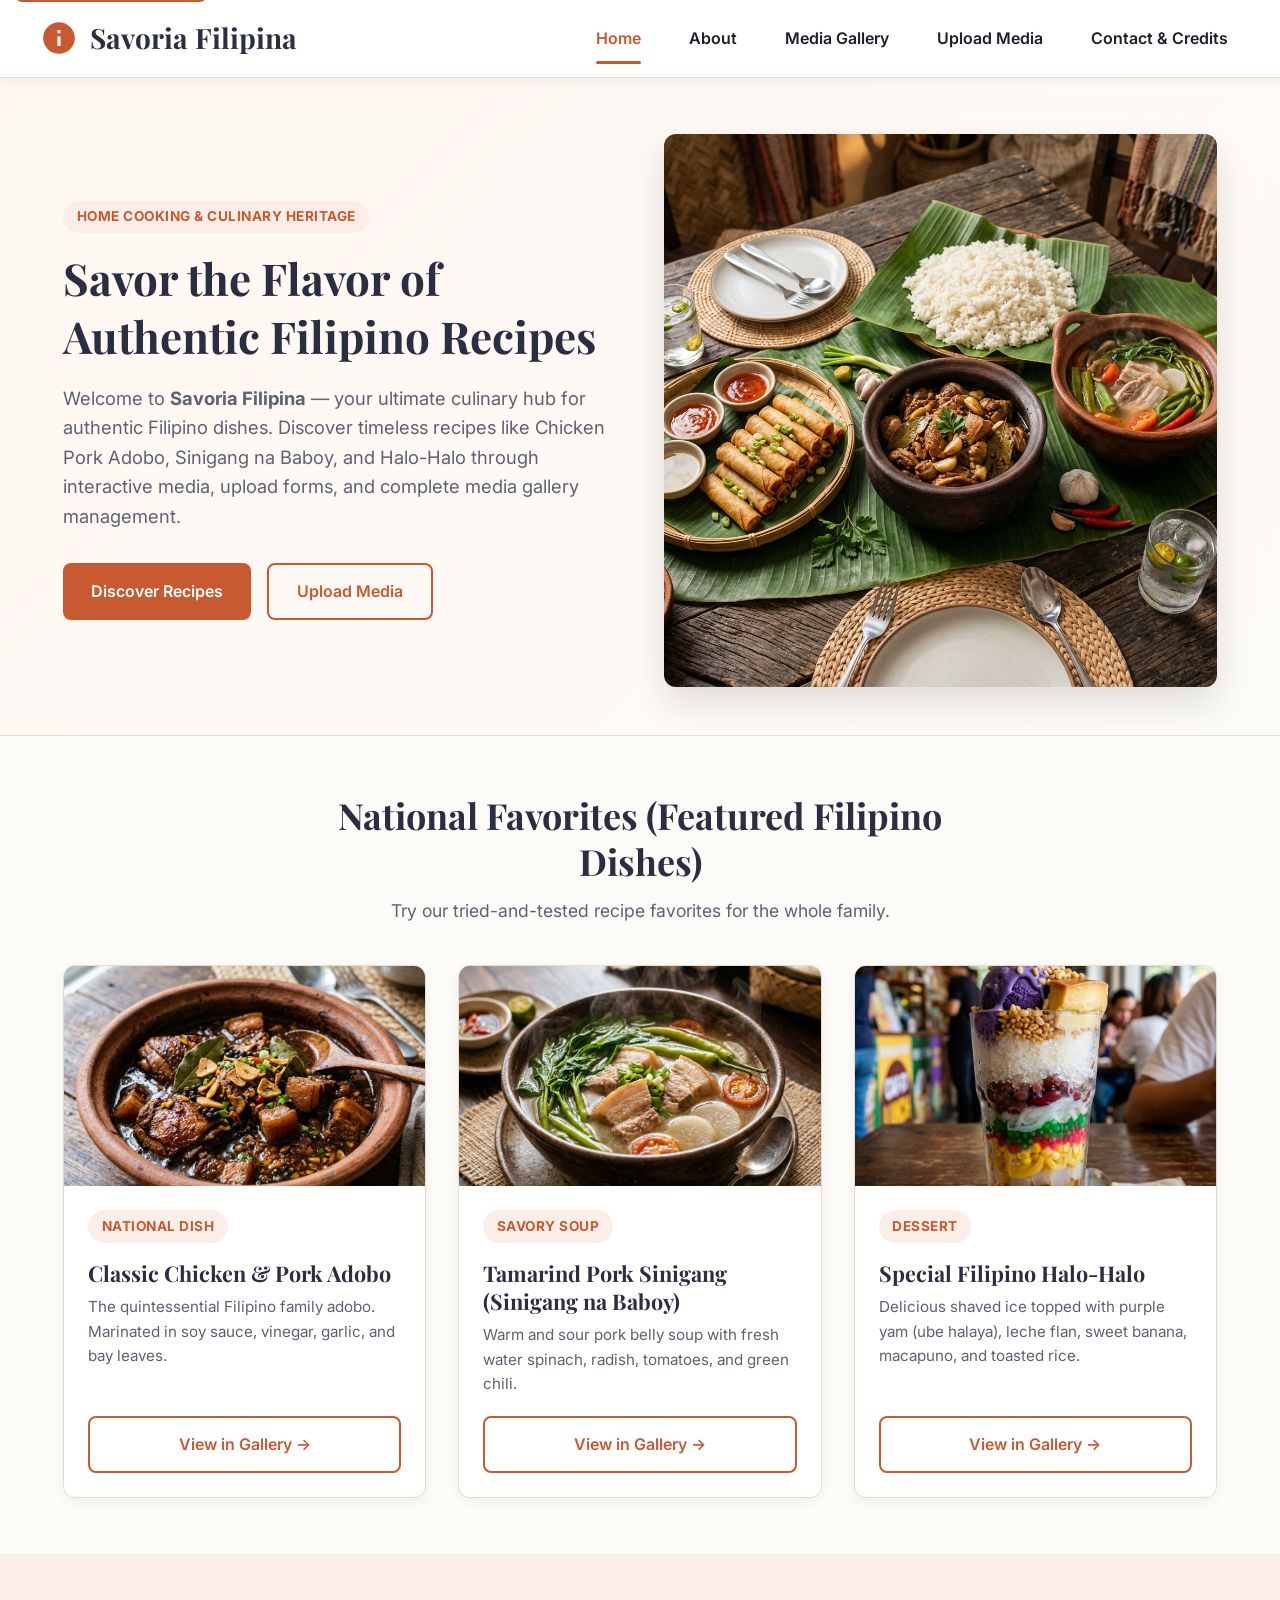
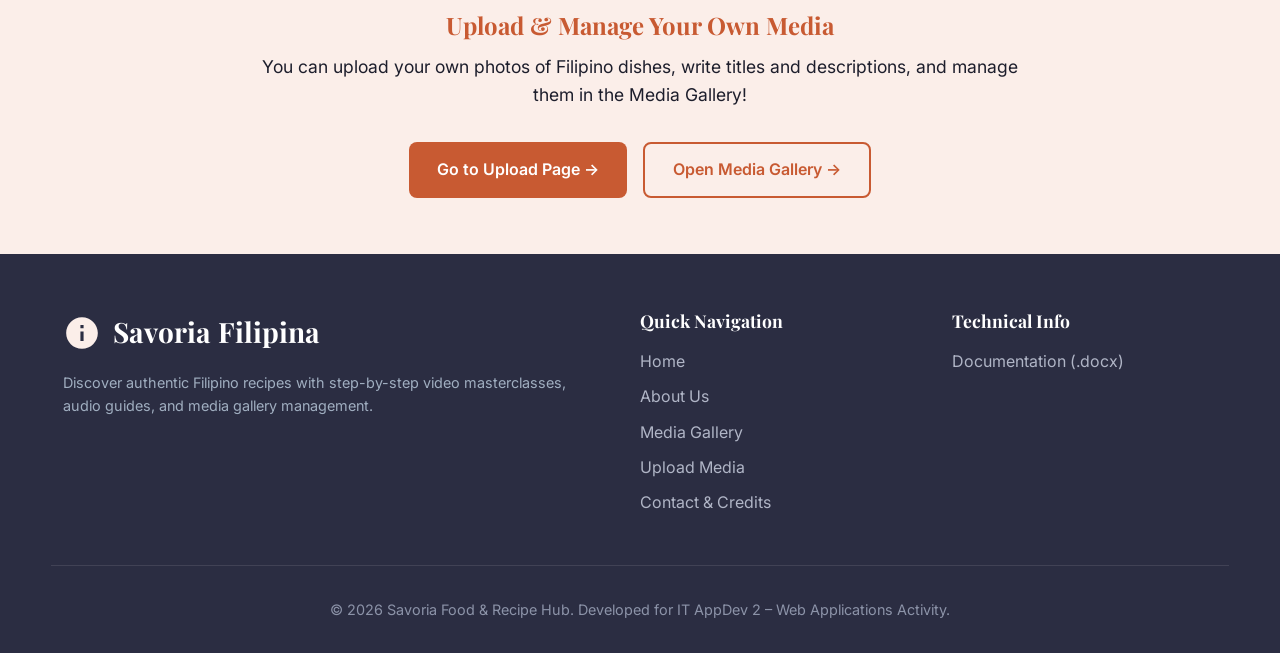
==== index.html @ ff86d817 "Add Vercel configuration vercel.json and HTML web pages" ====
<!DOCTYPE html>
<html lang="en">
<head>
    <meta charset="UTF-8">
    <meta name="viewport" content="width=device-width, initial-scale=1.0">
    <meta name="description" content="Savoria Filipina - Explore authentic Filipino recipes like Adobo, Sinigang, and Halo-Halo with step-by-step video masterclasses, audio cooking guides, and responsive media gallery.">
    <meta name="author" content="IT AppDev 2 Student Project">
    <title>Savoria Filipina | Authentic Filipino Recipes</title>
    
    <!-- Google Fonts -->
    <link rel="preconnect" href="https://fonts.googleapis.com">
    <link rel="preconnect" href="https://fonts.gstatic.com" crossorigin>
    <link href="https://fonts.googleapis.com/css2?family=Inter:wght@400;500;600;700&family=Playfair+Display:wght@600;700;800&display=swap" rel="stylesheet">
    
    <!-- Main Stylesheet -->
    <link rel="stylesheet" href="css/style.css">
</head>
<body>
    <!-- Accessibility Skip Link -->
    <a href="#main-content" class="skip-link">Skip to main content</a>

    <!-- Header Navigation -->
    <header class="header" role="banner">
        <div class="container header-container">
            <a href="index.html" class="logo" aria-label="Savoria Filipina Home Page">
                <svg viewBox="0 0 24 24" aria-hidden="true">
                    <path d="M12 2C6.48 2 2 6.48 2 12s4.48 10 10 10 10-4.48 10-10S17.52 2 12 2zm1 15h-2v-6h2v6zm0-8h-2V7h2v2z"/>
                </svg>
                <span>Savoria Filipina</span>
            </a>

            <button class="mobile-nav-toggle" id="mobileNavToggle" aria-label="Toggle Navigation Menu" aria-expanded="false" aria-controls="primaryNav">
                <svg viewBox="0 0 24 24" fill="none" stroke-width="2" stroke-linecap="round" stroke-linejoin="round">
                    <line x1="3" y1="12" x2="21" y2="12"></line>
                    <line x1="3" y1="6" x2="21" y2="6"></line>
                    <line x1="3" y1="18" x2="21" y2="18"></line>
                </svg>
            </button>

            <nav id="primaryNav" aria-label="Primary Navigation">
                <ul class="nav-menu" id="navMenu">
                    <li><a href="index.html" class="nav-link active">Home</a></li>
                    <li><a href="about.html" class="nav-link">About</a></li>
                    <li><a href="gallery.html" class="nav-link">Media Gallery</a></li>
                    <li><a href="upload.html" class="nav-link">Upload Media</a></li>
                    <li><a href="contact.html" class="nav-link">Contact & Credits</a></li>
                </ul>
            </nav>
        </div>
    </header>

    <main id="main-content" role="main">

<!-- Hero Section with Responsive Media Element -->
<section class="hero" aria-label="Hero Section">
    <div class="container hero-grid">
        <div class="hero-content">
            <span class="badge">Home Cooking & Culinary Heritage</span>
            <h1>Savor the Flavor of Authentic Filipino Recipes</h1>
            <p>Welcome to <strong>Savoria Filipina</strong> — your ultimate culinary hub for authentic Filipino dishes. Discover timeless recipes like Chicken Pork Adobo, Sinigang na Baboy, and Halo-Halo through interactive media, upload forms, and complete media gallery management.</p>
            <div style="display: flex; gap: 1rem; flex-wrap: wrap;">
                <a href="#recipes" class="btn btn-primary">Discover Recipes</a>
                <a href="upload.html" class="btn btn-secondary">Upload Media</a>
            </div>
        </div>

        <!-- Responsive Media Element using <picture> Tag -->
        <div class="hero-media-wrapper">
            <picture>
                <source media="(max-width: 600px)" srcset="images/savoria-hero-mobile.jpg">
                <source media="(max-width: 1200px)" srcset="images/savoria-hero-tablet.jpg">
                <img src="images/savoria-hero-desktop.jpg" alt="Filipino food feast table featuring Adobo, Sinigang, and fresh rice served on banana leaves" width="600" height="400">
            </picture>
        </div>
    </div>
</section>

<!-- Featured Recipe Showcase -->
<section class="section" id="recipes" style="background-color: var(--bg-light);" aria-labelledby="featured-recipes-heading">
    <div class="container">
        <div class="section-header">
            <h2 id="featured-recipes-heading">National Favorites (Featured Filipino Dishes)</h2>
            <p>Try our tried-and-tested recipe favorites for the whole family.</p>
        </div>

        <div class="recipe-grid">
            <!-- Recipe Card 1: Adobo -->
            <article class="recipe-card">
                <img src="images/filipino-adobo.jpg" alt="Authentic Filipino Chicken and Pork Adobo garnished with garlic chips and bay leaves in a brown savory sauce" class="recipe-card-img" loading="lazy" width="400" height="220">
                <div class="recipe-card-body">
                    <span class="badge" style="align-self: flex-start;">National Dish</span>
                    <h3 class="recipe-card-title">Classic Chicken & Pork Adobo</h3>
                    <p class="recipe-card-desc">The quintessential Filipino family adobo. Marinated in soy sauce, vinegar, garlic, and bay leaves.</p>
                    <a href="gallery.html" class="btn btn-secondary" style="margin-top: auto;">View in Gallery &rarr;</a>
                </div>
            </article>

            <!-- Recipe Card 2: Sinigang -->
            <article class="recipe-card">
                <img src="images/sinigang-baboy.jpg" alt="Traditional Filipino Sinigang na Baboy tamarind soup with kangkong water spinach, radish, and tomatoes" class="recipe-card-img" loading="lazy" width="400" height="220">
                <div class="recipe-card-body">
                    <span class="badge" style="align-self: flex-start;">Savory Soup</span>
                    <h3 class="recipe-card-title">Tamarind Pork Sinigang (Sinigang na Baboy)</h3>
                    <p class="recipe-card-desc">Warm and sour pork belly soup with fresh water spinach, radish, tomatoes, and green chili.</p>
                    <a href="gallery.html" class="btn btn-secondary" style="margin-top: auto;">View in Gallery &rarr;</a>
                </div>
            </article>

            <!-- Recipe Card 3: Halo-Halo -->
            <article class="recipe-card">
                <img src="images/halo-halo.jpg" alt="Tall glass of colorful Filipino Halo-Halo shaved ice dessert topped with ube halaya ice cream and leche flan" class="recipe-card-img" loading="lazy" width="400" height="220">
                <div class="recipe-card-body">
                    <span class="badge" style="align-self: flex-start;">Dessert</span>
                    <h3 class="recipe-card-title">Special Filipino Halo-Halo</h3>
                    <p class="recipe-card-desc">Delicious shaved ice topped with purple yam (ube halaya), leche flan, sweet banana, macapuno, and toasted rice.</p>
                    <a href="gallery.html" class="btn btn-secondary" style="margin-top: auto;">View in Gallery &rarr;</a>
                </div>
            </article>
        </div>
    </div>
</section>

<!-- Dynamic User Uploaded Media Container -->
<section class="section" id="userMediaSection" style="background-color: #ffffff; display: none;" aria-labelledby="community-media-heading">
    <div class="container">
        <div class="section-header">
            <h2 id="community-media-heading">User Uploaded Recipes & Media</h2>
            <p>View recently uploaded photos, titles, and descriptions submitted by users.</p>
        </div>
        <div class="recipe-grid" id="userMediaGrid"></div>
    </div>
</section>

<!-- Call to Action for Media Management -->
<section class="section" style="background-color: var(--primary-light);">
    <div class="container" style="text-align: center; max-width: 800px;">
        <h2 style="color: var(--primary);">Upload & Manage Your Own Media</h2>
        <p style="color: var(--text-main); font-size: 1.1rem; margin-bottom: 2rem;">
            You can upload your own photos of Filipino dishes, write titles and descriptions, and manage them in the Media Gallery!
        </p>
        <div style="display: flex; gap: 1rem; justify-content: center; flex-wrap: wrap;">
            <a href="upload.html" class="btn btn-primary">Go to Upload Page &rarr;</a>
            <a href="gallery.html" class="btn btn-secondary">Open Media Gallery &rarr;</a>
        </div>
    </div>
</section>

    </main>

    <!-- Footer -->
    <footer class="footer" role="contentinfo">
        <div class="container footer-grid">
            <div class="footer-brand">
                <div class="logo">
                    <svg viewBox="0 0 24 24" aria-hidden="true" style="fill: var(--primary-light);">
                        <path d="M12 2C6.48 2 2 6.48 2 12s4.48 10 10 10 10-4.48 10-10S17.52 2 12 2zm1 15h-2v-6h2v6zm0-8h-2V7h2v2z"/>
                    </svg>
                    <span style="color: #ffffff;">Savoria Filipina</span>
                </div>
                <p style="margin-top: 1rem; color: #a0aec0; font-size: 0.9rem;">
                    Discover authentic Filipino recipes with step-by-step video masterclasses, audio guides, and media gallery management.
                </p>
            </div>

            <div class="footer-links">
                <h4>Quick Navigation</h4>
                <ul>
                    <li><a href="index.html">Home</a></li>
                    <li><a href="about.html">About Us</a></li>
                    <li><a href="gallery.html">Media Gallery</a></li>
                    <li><a href="upload.html">Upload Media</a></li>
                    <li><a href="contact.html">Contact & Credits</a></li>
                </ul>
            </div>

            <div class="footer-links">
                <h4>Technical Info</h4>
                <ul>
                    <li><a href="Technical_Documentation.docx" download>Documentation (.docx)</a></li>
                </ul>
            </div>
        </div>

        <div class="container footer-bottom">
            <p>&copy; 2026 Savoria Food & Recipe Hub. Developed for IT AppDev 2 – Web Applications Activity.</p>
        </div>
    </footer>

    <!-- Main JavaScript -->
    <script src="js/main.js"></script>
</body>
</html>
---- css/style.css ----
/* 
  Savoria Filipina - Stylesheet
  Enhanced Mobile Responsiveness & Accessibility System
*/

:root {
  --primary: #c85a32;
  --primary-hover: #b04723;
  --primary-light: #fbeee9;
  --secondary: #2b2d42;
  --accent: #e07a5f;
  --accent-gold: #d4a373;
  --bg-light: #fdfbf7;
  --bg-card: #ffffff;
  --text-main: #1d1e2c;
  --text-muted: #5c6270;
  --border-color: #e5dec9;
  --border-radius: 12px;
  --shadow-sm: 0 4px 12px rgba(0, 0, 0, 0.05);
  --shadow-md: 0 8px 24px rgba(0, 0, 0, 0.08);
  --shadow-lg: 0 16px 36px rgba(0, 0, 0, 0.12);
  --transition: all 0.25s ease-in-out;
  --max-width: 1200px;
}

/* Reset & Base Styles */
*, *::before, *::after {
  box-sizing: border-box;
  margin: 0;
  padding: 0;
}

html {
  scroll-behavior: smooth;
  font-size: 16px;
  overflow-x: hidden;
}

body {
  font-family: 'Inter', system-ui, -apple-system, BlinkMacSystemFont, "Segoe UI", Roboto, sans-serif;
  background-color: var(--bg-light);
  color: var(--text-main);
  line-height: 1.6;
  display: flex;
  flex-direction: column;
  min-height: 100vh;
  overflow-x: hidden;
}

h1, h2, h3, h4, h5, h6 {
  font-family: 'Playfair Display', Georgia, serif;
  color: var(--secondary);
  line-height: 1.3;
  margin-bottom: 0.75rem;
}

a {
  color: var(--primary);
  text-decoration: none;
  transition: var(--transition);
}

a:hover, a:focus-visible {
  color: var(--primary-hover);
  text-decoration: underline;
}

/* Responsive Images & Videos */
img, video {
  max-width: 100%;
  height: auto;
  display: block;
}

/* Accessibility Focus Ring */
:focus-visible {
  outline: 3px solid var(--primary);
  outline-offset: 3px;
  border-radius: 4px;
}

.skip-link {
  position: absolute;
  top: -40px;
  left: 1rem;
  background: var(--primary);
  color: #ffffff;
  padding: 0.5rem 1rem;
  z-index: 1000;
  transition: top 0.3s;
  border-radius: 0 0 6px 6px;
  font-weight: 600;
}

.skip-link:focus {
  top: 0;
}

/* Container */
.container {
  width: 92%;
  max-width: var(--max-width);
  margin: 0 auto;
  padding: 0 0.75rem;
}

/* Header & Navigation */
.header {
  background-color: var(--bg-card);
  border-bottom: 1px solid var(--border-color);
  position: sticky;
  top: 0;
  z-index: 950;
  box-shadow: var(--shadow-sm);
}

.header-container {
  display: flex;
  align-items: center;
  justify-content: space-between;
  padding: 1rem 0;
  width: 100%;
}

.logo {
  display: flex;
  align-items: center;
  gap: 0.75rem;
  font-family: 'Playfair Display', serif;
  font-size: 1.75rem;
  font-weight: 700;
  color: var(--secondary);
}

.logo svg {
  width: 38px;
  height: 38px;
  fill: var(--primary);
}

.nav-menu {
  display: flex;
  list-style: none;
  gap: 1.5rem;
  align-items: center;
}

.nav-link {
  font-weight: 600;
  color: var(--text-main);
  padding: 0.5rem 0.75rem;
  border-radius: 6px;
  position: relative;
  min-height: 44px;
  display: inline-flex;
  align-items: center;
}

.nav-link:hover, .nav-link.active {
  color: var(--primary);
  text-decoration: none;
}

.nav-link.active::after {
  content: '';
  position: absolute;
  bottom: -4px;
  left: 0.75rem;
  right: 0.75rem;
  height: 3px;
  background-color: var(--primary);
  border-radius: 2px;
}

/* Mobile Nav Toggle */
.mobile-nav-toggle {
  display: none;
  background: none;
  border: 1px solid var(--border-color);
  border-radius: 8px;
  cursor: pointer;
  padding: 0.5rem;
  min-width: 44px;
  min-height: 44px;
  align-items: center;
  justify-content: center;
  margin-left: auto;
}

.mobile-nav-toggle svg {
  width: 26px;
  height: 26px;
  stroke: var(--secondary);
}

/* Hero Section */
.hero {
  padding: 3.5rem 0 3rem;
  background: linear-gradient(135deg, #fff7f2 0%, #fdfbf7 100%);
  border-bottom: 1px solid var(--border-color);
}

.hero-grid {
  display: grid;
  grid-template-columns: 1fr 1fr;
  gap: 3rem;
  align-items: center;
}

.hero-content h1 {
  font-size: 2.75rem;
  margin-bottom: 1.25rem;
}

.hero-content p {
  font-size: 1.15rem;
  color: var(--text-muted);
  margin-bottom: 2rem;
}

.badge {
  display: inline-block;
  padding: 0.35rem 0.85rem;
  background-color: var(--primary-light);
  color: var(--primary);
  font-size: 0.85rem;
  font-weight: 700;
  border-radius: 50px;
  text-transform: uppercase;
  letter-spacing: 0.5px;
  margin-bottom: 1rem;
}

.hero-media-wrapper {
  position: relative;
  border-radius: var(--border-radius);
  overflow: hidden;
  box-shadow: var(--shadow-lg);
  width: 100%;
}

.hero-media-wrapper picture img {
  width: 100%;
  height: auto;
  display: block;
  object-fit: cover;
  transition: transform 0.5s ease;
}

.hero-media-wrapper:hover picture img {
  transform: scale(1.03);
}

/* Button Component */
.btn {
  display: inline-flex;
  align-items: center;
  justify-content: center;
  gap: 0.5rem;
  padding: 0.85rem 1.75rem;
  font-size: 1rem;
  font-weight: 600;
  border-radius: 8px;
  border: none;
  cursor: pointer;
  transition: var(--transition);
  text-decoration: none;
  min-height: 44px;
}

.btn-primary {
  background-color: var(--primary);
  color: #ffffff;
}

.btn-primary:hover, .btn-primary:focus-visible {
  background-color: var(--primary-hover);
  color: #ffffff;
  text-decoration: none;
  box-shadow: 0 4px 14px rgba(200, 90, 50, 0.4);
}

.btn-secondary {
  background-color: transparent;
  border: 2px solid var(--primary);
  color: var(--primary);
}

.btn-secondary:hover {
  background-color: var(--primary-light);
  color: var(--primary-hover);
  text-decoration: none;
}

.btn-danger {
  background-color: #d90429;
  color: #ffffff;
}

.btn-danger:hover {
  background-color: #b8001f;
  color: #ffffff;
}

/* Section Styles */
.section {
  padding: 3.5rem 0;
}

.section-header {
  text-align: center;
  max-width: 700px;
  margin: 0 auto 2.5rem;
}

.section-header h2 {
  font-size: 2.25rem;
}

.section-header p {
  color: var(--text-muted);
  font-size: 1.1rem;
}

/* Recipe Grid & Cards */
.recipe-grid {
  display: grid;
  grid-template-columns: repeat(auto-fit, minmax(300px, 1fr));
  gap: 2rem;
}

.recipe-card {
  background: var(--bg-card);
  border-radius: var(--border-radius);
  border: 1px solid var(--border-color);
  overflow: hidden;
  box-shadow: var(--shadow-sm);
  transition: var(--transition);
  display: flex;
  flex-direction: column;
}

.recipe-card:hover {
  transform: translateY(-6px);
  box-shadow: var(--shadow-md);
}

.recipe-card-img {
  width: 100%;
  height: 220px;
  object-fit: cover;
}

.recipe-card-body {
  padding: 1.5rem;
  flex-grow: 1;
  display: flex;
  flex-direction: column;
}

.recipe-card-title {
  font-size: 1.35rem;
  margin-bottom: 0.5rem;
}

.recipe-card-desc {
  color: var(--text-muted);
  font-size: 0.95rem;
  margin-bottom: 1.25rem;
  flex-grow: 1;
}

/* Audio Player Box */
.audio-player-box {
  background: var(--primary-light);
  border-radius: 10px;
  padding: 1.5rem;
  margin-top: 1rem;
  border: 1px solid rgba(200, 90, 50, 0.15);
}

.audio-player-box h4 {
  font-size: 1rem;
  color: var(--secondary);
  display: flex;
  align-items: center;
  gap: 0.5rem;
  margin-bottom: 0.75rem;
}

audio {
  width: 100%;
  height: 44px;
  border-radius: 6px;
}

.transcript-toggle {
  background: none;
  border: none;
  color: var(--primary);
  font-size: 0.9rem;
  font-weight: 600;
  cursor: pointer;
  padding: 0.5rem 0;
  margin-top: 0.5rem;
  display: inline-flex;
  align-items: center;
  gap: 0.25rem;
  min-height: 44px;
}

.transcript-content {
  display: none;
  background: #ffffff;
  padding: 1rem;
  border-radius: 6px;
  margin-top: 0.5rem;
  font-size: 0.9rem;
  border: 1px solid var(--border-color);
  color: var(--text-muted);
}

.transcript-content.show {
  display: block;
}

/* Video Showcase Box */
.video-showcase {
  background: var(--bg-card);
  border-radius: var(--border-radius);
  border: 1px solid var(--border-color);
  padding: 1.75rem;
  box-shadow: var(--shadow-md);
}

.video-wrapper {
  position: relative;
  width: 100%;
  border-radius: 8px;
  overflow: hidden;
  background-color: #000000;
  margin-bottom: 1.5rem;
}

video {
  width: 100%;
  max-height: 480px;
  display: block;
}

/* Gallery & Management */
.gallery-filter {
  display: flex;
  justify-content: center;
  gap: 0.75rem;
  margin-bottom: 2.5rem;
  flex-wrap: wrap;
}

.filter-btn {
  padding: 0.6rem 1.25rem;
  background: var(--bg-card);
  border: 1px solid var(--border-color);
  border-radius: 50px;
  font-weight: 600;
  color: var(--text-muted);
  cursor: pointer;
  transition: var(--transition);
  min-height: 44px;
  display: inline-flex;
  align-items: center;
}

.filter-btn:hover, .filter-btn.active {
  background: var(--primary);
  color: #ffffff;
  border-color: var(--primary);
}

.gallery-grid {
  display: grid;
  grid-template-columns: repeat(auto-fill, minmax(280px, 1fr));
  gap: 1.75rem;
}

.gallery-card {
  background: var(--bg-card);
  border: 1px solid var(--border-color);
  border-radius: var(--border-radius);
  overflow: hidden;
  box-shadow: var(--shadow-sm);
  display: flex;
  flex-direction: column;
}

.gallery-media-preview {
  height: 200px;
  background-color: #f1ebd9;
  display: flex;
  align-items: center;
  justify-content: center;
  overflow: hidden;
  position: relative;
}

.gallery-media-preview img {
  width: 100%;
  height: 100%;
  object-fit: cover;
}

.gallery-media-preview video {
  width: 100%;
  height: 100%;
  object-fit: cover;
}

.type-tag {
  position: absolute;
  top: 10px;
  right: 10px;
  background: rgba(43, 45, 66, 0.85);
  color: #ffffff;
  padding: 0.25rem 0.65rem;
  border-radius: 4px;
  font-size: 0.75rem;
  font-weight: 700;
  text-transform: uppercase;
}

.gallery-card-footer {
  padding: 1.25rem;
  display: flex;
  align-items: center;
  justify-content: space-between;
  gap: 0.5rem;
}

.gallery-filename {
  font-weight: 600;
  font-size: 0.9rem;
  white-space: nowrap;
  overflow: hidden;
  text-overflow: ellipsis;
  max-width: 160px;
}

/* Upload Form Component */
.upload-card {
  max-width: 650px;
  margin: 0 auto;
  background: var(--bg-card);
  border: 1px solid var(--border-color);
  border-radius: var(--border-radius);
  padding: 2.5rem;
  box-shadow: var(--shadow-md);
}

.form-group {
  margin-bottom: 1.75rem;
}

.form-label {
  display: block;
  font-weight: 600;
  margin-bottom: 0.5rem;
  color: var(--secondary);
}

.form-control {
  width: 100%;
  padding: 0.85rem 1rem;
  border: 1px solid var(--border-color);
  border-radius: 8px;
  font-size: 1rem;
  transition: var(--transition);
  background: var(--bg-light);
}

.form-control:focus {
  background: #ffffff;
  border-color: var(--primary);
  outline: none;
}

.file-dropzone {
  border: 2px dashed var(--primary);
  background: var(--primary-light);
  border-radius: 12px;
  padding: 2.5rem 1.5rem;
  text-align: center;
  cursor: pointer;
  transition: var(--transition);
  position: relative;
}

.file-dropzone:hover {
  background: #f7ded3;
}

.file-dropzone input[type="file"] {
  position: absolute;
  top: 0;
  left: 0;
  width: 100%;
  height: 100%;
  opacity: 0;
  cursor: pointer;
}

.dropzone-icon {
  width: 48px;
  height: 48px;
  fill: var(--primary);
  margin-bottom: 1rem;
}

.alert {
  padding: 1rem 1.25rem;
  border-radius: 8px;
  margin-bottom: 1.5rem;
  font-weight: 500;
  display: flex;
  align-items: center;
  gap: 0.75rem;
}

.alert-success {
  background-color: #e8f5e9;
  color: #2e7d32;
  border: 1px solid #c8e6c9;
}

.alert-danger {
  background-color: #ffebee;
  color: #c62828;
  border: 1px solid #ffcdd2;
}

/* Documentation Table */
.doc-table {
  width: 100%;
  border-collapse: collapse;
  margin: 1.5rem 0 2.5rem;
  background: var(--bg-card);
  border-radius: 8px;
  overflow: hidden;
  box-shadow: var(--shadow-sm);
}

.doc-table th, .doc-table td {
  padding: 1rem 1.25rem;
  text-align: left;
  border-bottom: 1px solid var(--border-color);
}

.doc-table th {
  background-color: var(--secondary);
  color: #ffffff;
  font-weight: 600;
}

.doc-table tr:hover {
  background-color: #f7f3eb;
}

/* Footer */
.footer {
  background-color: var(--secondary);
  color: #e2e4ec;
  padding: 3.5rem 0 2rem;
  margin-top: auto;
}

.footer-grid {
  display: grid;
  grid-template-columns: 2fr 1fr 1fr;
  gap: 3rem;
  margin-bottom: 2.5rem;
}

.footer-brand h3 {
  color: #ffffff;
  font-size: 1.5rem;
  margin-bottom: 1rem;
}

.footer-links h4 {
  color: #ffffff;
  font-size: 1.1rem;
  margin-bottom: 1rem;
}

.footer-links ul {
  list-style: none;
}

.footer-links li {
  margin-bottom: 0.6rem;
}

.footer-links a {
  color: #b0b5c6;
}

.footer-links a:hover {
  color: #ffffff;
}

.footer-bottom {
  text-align: center;
  padding-top: 2rem;
  border-top: 1px solid rgba(255, 255, 255, 0.1);
  color: #8c93a8;
  font-size: 0.9rem;
}

/* Responsive Media Queries for Mobile & Tablet */
@media (max-width: 900px) {
  .hero-grid {
    grid-template-columns: 1fr;
    gap: 2rem;
  }
  
  .footer-grid {
    grid-template-columns: 1fr;
    gap: 2rem;
  }
}

@media (max-width: 768px) {
  .container {
    width: 96%;
    padding: 0 0.5rem;
  }

  .header-container {
    padding: 0.75rem 0;
  }

  .nav-menu {
    display: none;
    position: absolute;
    top: 100%;
    left: 0;
    width: 100%;
    background-color: var(--bg-card);
    flex-direction: column;
    padding: 1.25rem;
    box-shadow: var(--shadow-md);
    border-bottom: 1px solid var(--border-color);
  }

  .nav-menu.show {
    display: flex;
  }

  .mobile-nav-toggle {
    display: flex;
    margin-left: auto;
    margin-right: 0;
  }

  .hero {
    padding: 2rem 0;
  }

  .hero-content h1 {
    font-size: 2.1rem;
  }

  .section-header h2 {
    font-size: 1.8rem;
  }

  .upload-card {
    padding: 1.5rem;
  }
}

@media (max-width: 480px) {
  .container {
    width: 98%;
    padding: 0 0.35rem;
  }

  .logo span {
    font-size: 1.35rem;
  }

  .mobile-nav-toggle {
    margin-left: auto;
    margin-right: 0;
  }

  .hero-content h1 {
    font-size: 1.75rem;
  }

  .btn {
    width: 100%;
  }

  .gallery-grid {
    grid-template-columns: 1fr;
  }
}
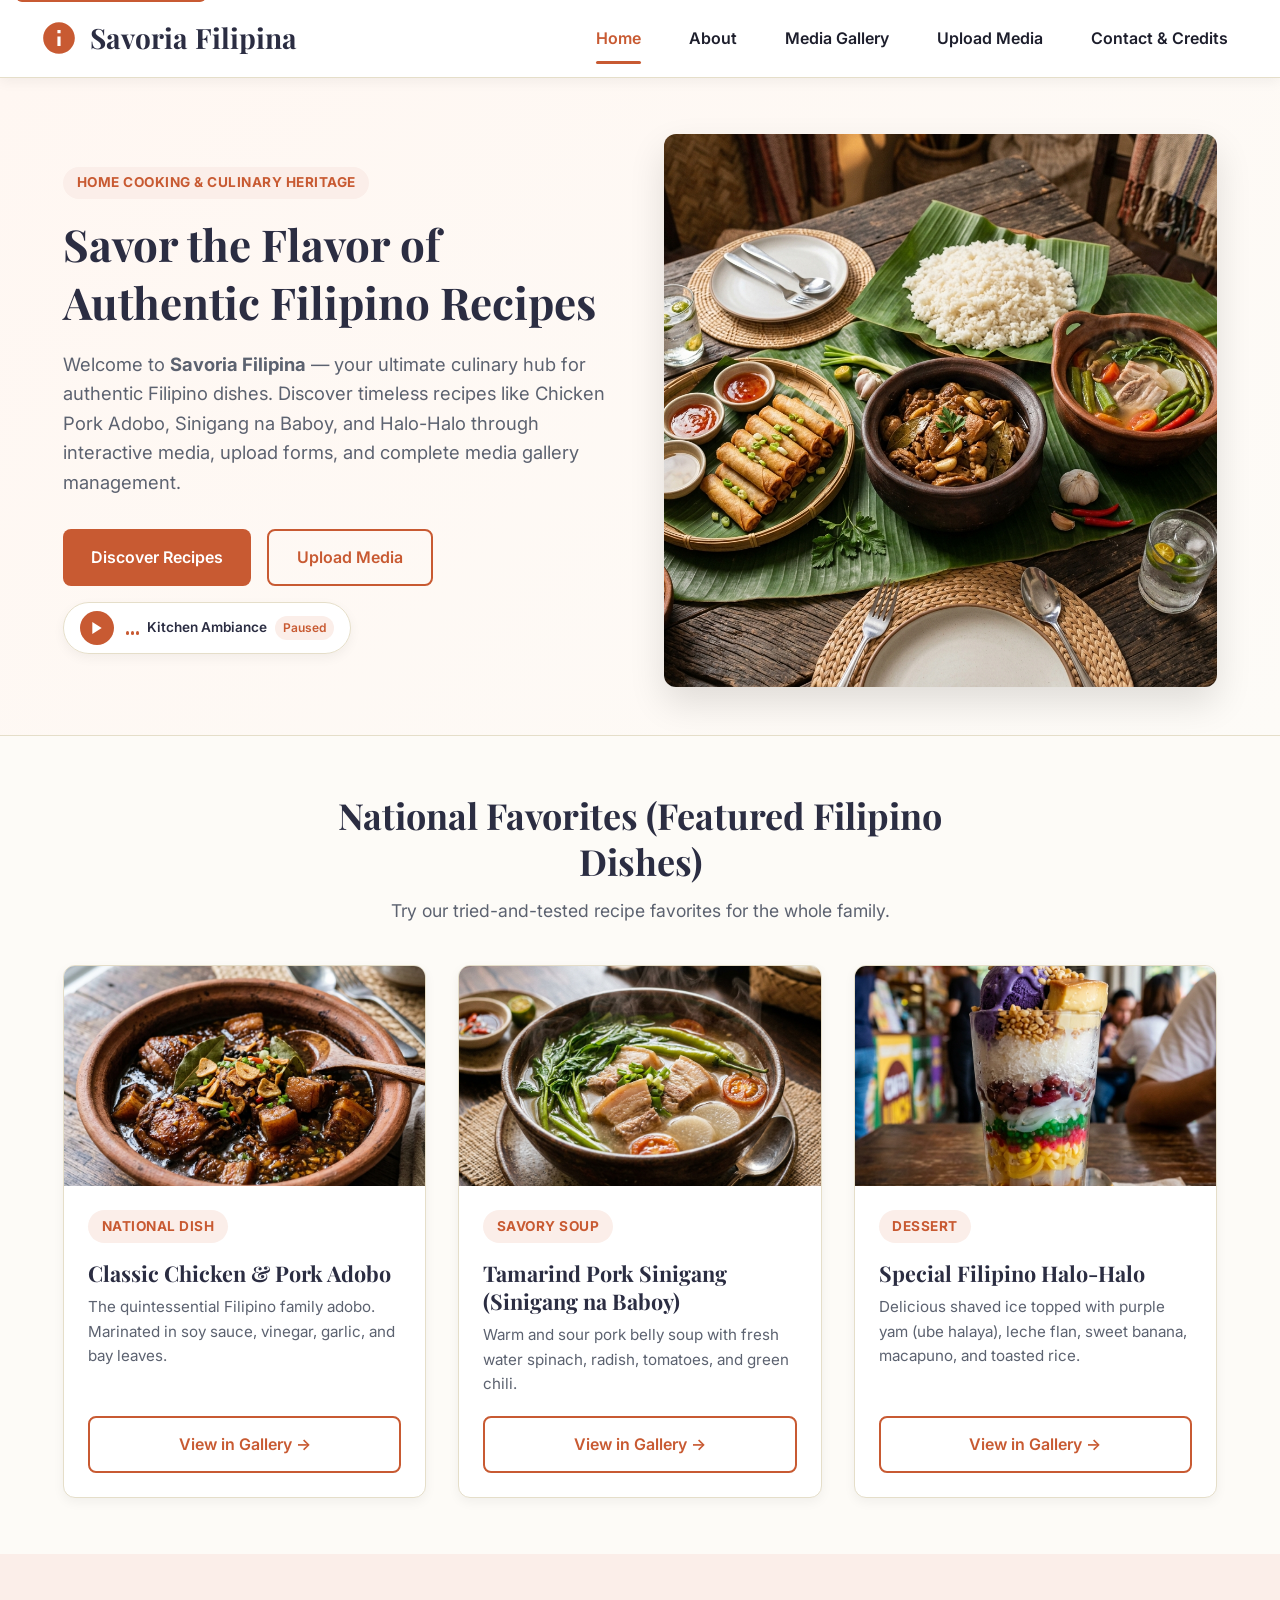
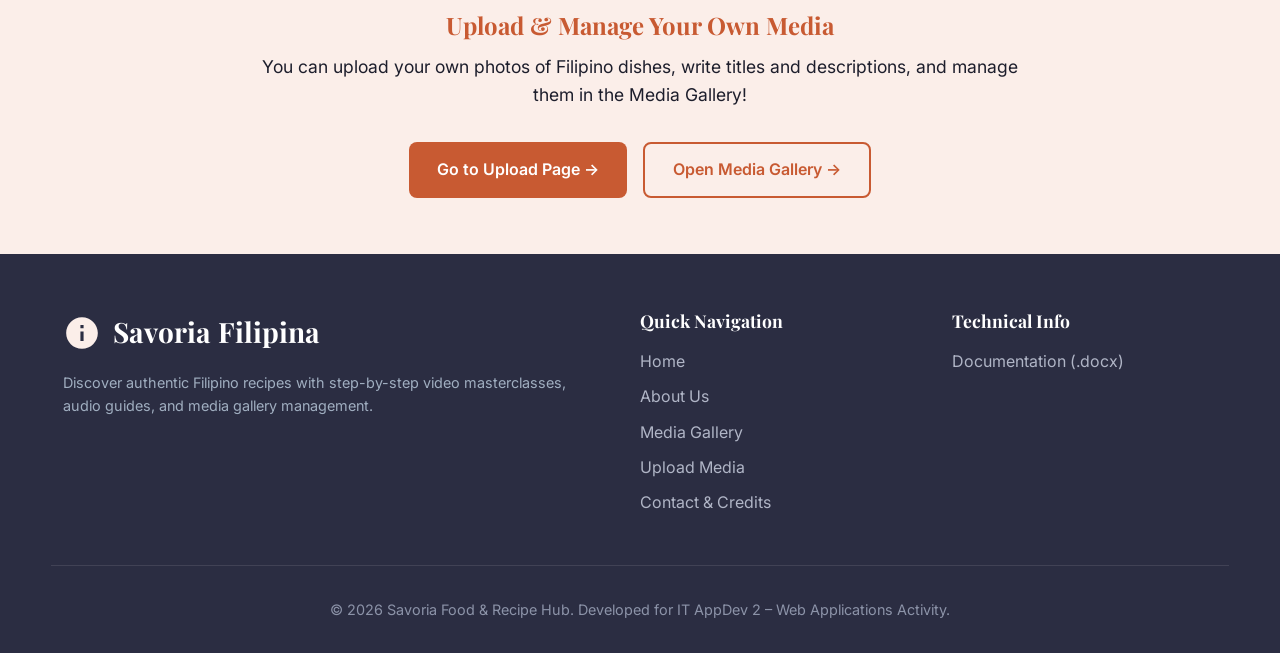
==== commit c1e3d19e: "feat: add site-wide CSS, JavaScript interactivity, and ambient audio support for improved user exper" ====
--- a/index.html
+++ b/index.html
@@ -62,6 +62,34 @@
                 <a href="#recipes" class="btn btn-primary">Discover Recipes</a>
                 <a href="upload.html" class="btn btn-secondary">Upload Media</a>
             </div>
+
+            <!-- Background Audio for Home Tab (Kitchen Ambiance Loop) -->
+            <audio id="homeBgAudio" loop preload="auto">
+                <source src="audio/kitchen-ambiance.mp3" type="audio/mpeg">
+                Your browser does not support the audio element.
+            </audio>
+
+            <!-- Ambient Background Music Controller Widget -->
+            <div class="ambient-audio-container paused" id="ambientAudioWidget" role="region" aria-label="Kitchen Ambiance Background Music Controls">
+                <button class="ambient-audio-btn" id="ambientAudioToggleBtn" aria-label="Play Kitchen Ambiance background music">
+                    <svg id="ambientAudioPlayIcon" width="16" height="16" viewBox="0 0 24 24" fill="currentColor">
+                        <polygon points="5 3 19 12 5 21 5 3"></polygon>
+                    </svg>
+                    <svg id="ambientAudioPauseIcon" width="16" height="16" viewBox="0 0 24 24" fill="currentColor" style="display: none;">
+                        <rect x="6" y="4" width="4" height="16"></rect>
+                        <rect x="14" y="4" width="4" height="16"></rect>
+                    </svg>
+                </button>
+                <div class="ambient-audio-info">
+                    <div class="sound-wave-icon" aria-hidden="true">
+                        <span class="sound-wave-bar"></span>
+                        <span class="sound-wave-bar"></span>
+                        <span class="sound-wave-bar"></span>
+                    </div>
+                    <span>Kitchen Ambiance</span>
+                    <span class="ambient-audio-status-badge" id="ambientAudioStatusText">Click to Play</span>
+                </div>
+            </div>
         </div>
 
         <!-- Responsive Media Element using <picture> Tag -->
--- a/css/style.css
+++ b/css/style.css
@@ -805,3 +805,90 @@
     grid-template-columns: 1fr;
   }
 }
+
+/* Ambient Background Audio Controller Widget */
+.ambient-audio-container {
+  display: inline-flex;
+  align-items: center;
+  gap: 0.75rem;
+  background: rgba(255, 255, 255, 0.92);
+  backdrop-filter: blur(8px);
+  border: 1px solid var(--border-color);
+  padding: 0.5rem 1rem;
+  border-radius: 50px;
+  box-shadow: var(--shadow-sm);
+  margin-top: 1rem;
+  transition: var(--transition);
+}
+
+.ambient-audio-container:hover {
+  box-shadow: var(--shadow-md);
+  border-color: var(--primary);
+}
+
+.ambient-audio-info {
+  display: flex;
+  align-items: center;
+  gap: 0.5rem;
+  font-size: 0.85rem;
+  font-weight: 600;
+  color: var(--secondary);
+}
+
+.ambient-audio-btn {
+  display: inline-flex;
+  align-items: center;
+  justify-content: center;
+  width: 34px;
+  height: 34px;
+  border-radius: 50%;
+  border: none;
+  background: var(--primary);
+  color: #ffffff;
+  cursor: pointer;
+  transition: var(--transition);
+}
+
+.ambient-audio-btn:hover, .ambient-audio-btn:focus-visible {
+  background: var(--primary-hover);
+  transform: scale(1.05);
+}
+
+.ambient-audio-status-badge {
+  display: inline-block;
+  font-size: 0.75rem;
+  padding: 0.15rem 0.5rem;
+  border-radius: 12px;
+  background: var(--primary-light);
+  color: var(--primary);
+  font-weight: 600;
+}
+
+.sound-wave-icon {
+  display: inline-flex;
+  align-items: flex-end;
+  gap: 2px;
+  height: 14px;
+}
+
+.sound-wave-bar {
+  width: 3px;
+  background: var(--primary);
+  border-radius: 2px;
+  animation: soundWave 1.2s infinite ease-in-out alternate;
+}
+
+.sound-wave-bar:nth-child(1) { height: 6px; animation-delay: 0.1s; }
+.sound-wave-bar:nth-child(2) { height: 12px; animation-delay: 0.3s; }
+.sound-wave-bar:nth-child(3) { height: 8px; animation-delay: 0.2s; }
+
+.ambient-audio-container.paused .sound-wave-bar {
+  animation: none;
+  height: 4px;
+}
+
+@keyframes soundWave {
+  0% { height: 4px; }
+  100% { height: 14px; }
+}
+
